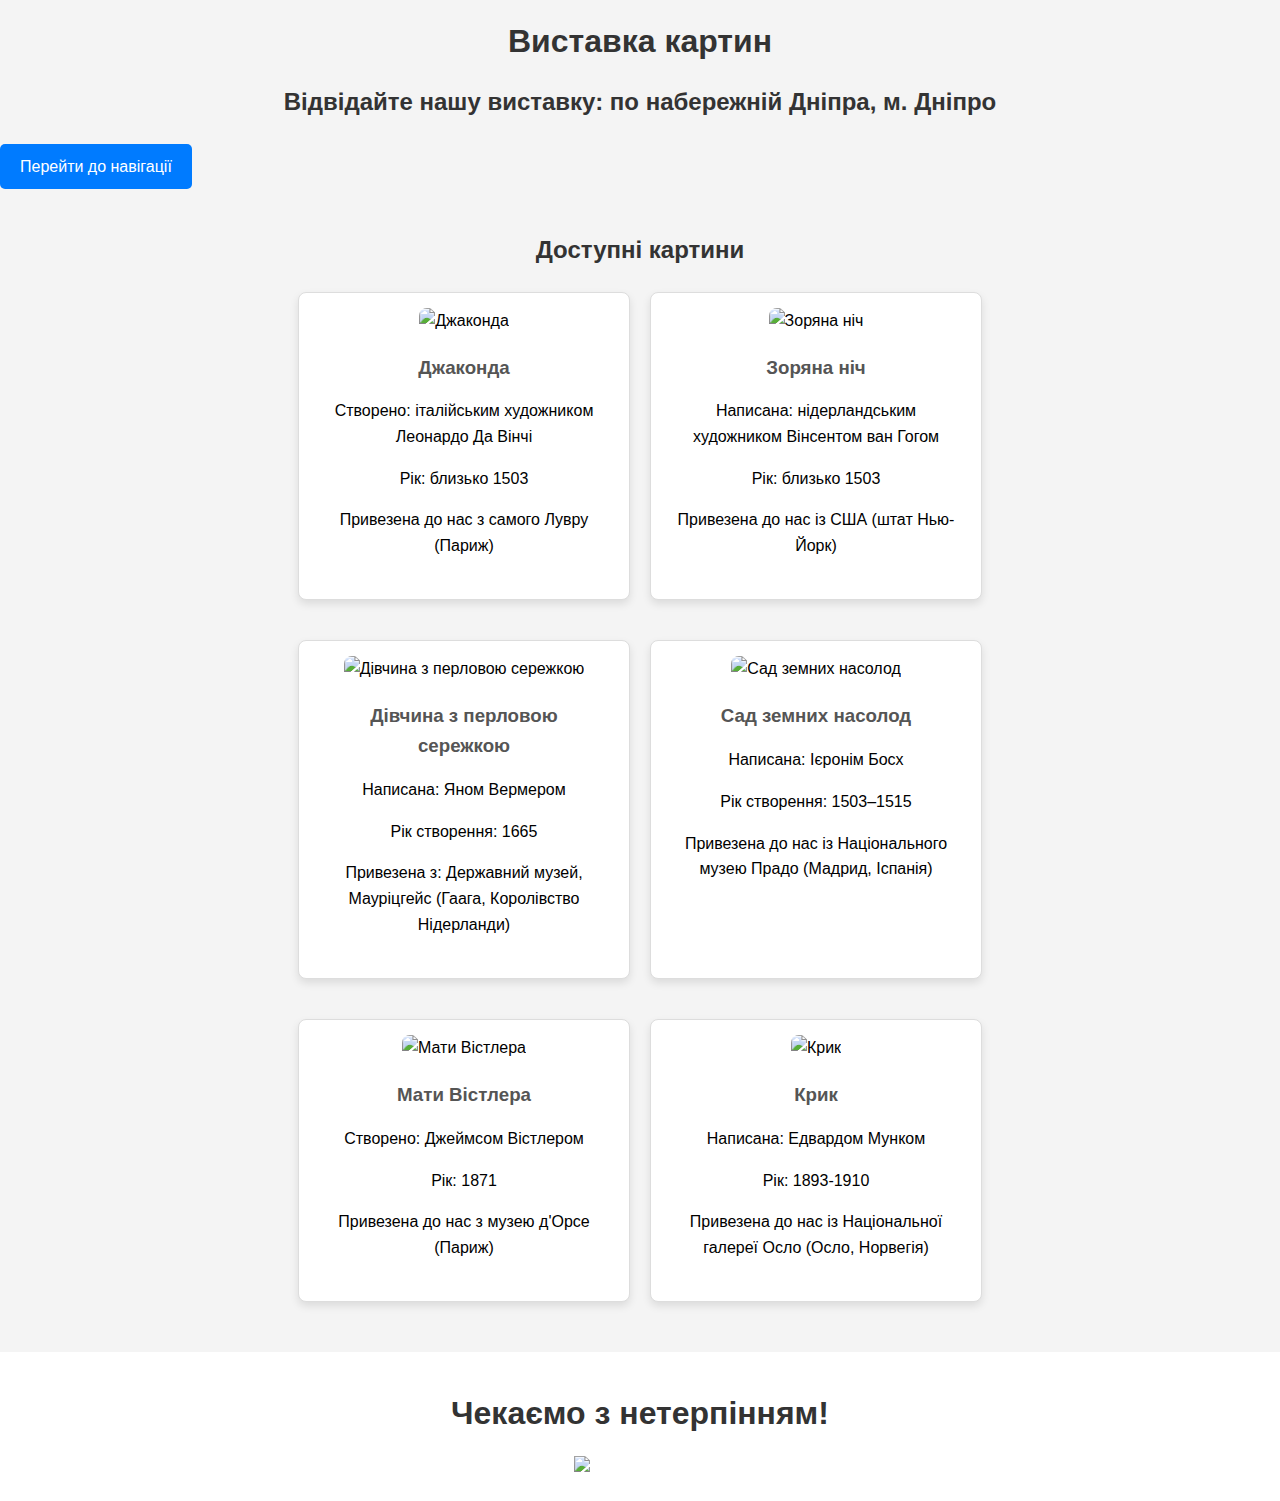
==== index.html @ 84cc3311 "index.html" ====
<!doctype html>
<html lang="uk">
<head>
    <meta charset="UTF-8">
    <meta name="viewport"
          content="width=device-width, initial-scale=1.0">
    <meta http-equiv="X-UA-Compatible" content="ie=edge">
    <title>Виставка картин</title>
    <meta name="description" content="Відвідайте нашу виставку картин на набережній Дніпра у місті Дніпро. Привезені картини відомих художників з усього світу.">
    <meta name="keywords" content="виставка, картини, мистецтво, Дніпро, Леонардо Да Вінчі, Вінсент ван Гог, Ян Вернер, Ієронім Босх">
    <link rel="stylesheet" href="style.css">
</head>
<body>
    <header>
        <h1>Виставка картин</h1>
        <h2>Відвідайте нашу виставку: по набережній Дніпра, м. Дніпро</h2>
        <a href="https://maps.app.goo.gl/r8MXRgbG5kDXAxd3A">Перейти до навігації</a>
    </header>
    <main>
        <section class="gallery">
            <h2>Доступні картини</h2>
            <div class="art-row">
                <article class="art-item">
                    <img src="https://upload.wikimedia.org/wikipedia/commons/thumb/e/ec/Mona_Lisa%2C_by_Leonardo_da_Vinci%2C_from_C2RMF_retouched.jpg/320px-Mona_Lisa%2C_by_Leonardo_da_Vinci%2C_from_C2RMF_retouched.jpg" alt="Джаконда">
                    <div class="art-info">
                        <h3>Джаконда</h3>
                        <p>Створено: італійським художником Леонардо Да Вінчі</p>
                        <p>Рік: близько 1503</p>
                        <p>Привезена до нас з самого Лувру (Париж)</p>
                    </div>
                </article>
                <article class="art-item">
                    <img src="https://encrypted-tbn0.gstatic.com/images?q=tbn:ANd9GcTnmVKAp92j-qW1-mG8DqWdPR3SPXUHjTpOlQ&s" alt="Зоряна ніч">
                    <div class="art-info">
                        <h3>Зоряна ніч</h3>
                        <p>Написана: нідерландським художником Вінсентом ван Гогом</p>
                        <p>Рік: близько 1503</p>
                        <p>Привезена до нас із США (штат Нью-Йорк)</p>
                    </div>
                </article>
            </div>
            <div class="art-row">
                <article class="art-item">
                    <img src="https://upload.wikimedia.org/wikipedia/commons/7/77/%D0%94%D0%B5%D0%B2%D1%83%D1%88%D0%BA%D0%B0_%D1%81_%D0%B6%D0%B5%D0%BC%D1%87%D1%83%D0%B6%D0%BD%D0%BE%D0%B9_%D1%81%D0%B5%D1%80%D1%91%D0%B6%D0%BA%D0%BE%D0%B9.jpg" alt="Дівчина з перловою сережкою">
                    <div class="art-info">
                        <h3>Дівчина з перловою сережкою</h3>
                        <p>Написана: Яном Вермером</p>
                        <p>Рік створення: 1665</p>
                        <p>Привезена з: Державний музей, Мауріцгейс (Гаага, Королівство Нідерланди)</p>
                    </div>
                </article>
                <article class="art-item">
                    <img src="https://encrypted-tbn0.gstatic.com/images?q=tbn:ANd9GcTs3i26O9s0dkoPKQn5WkvYNgQk_GdYCH-5nb5LdivEcoI8wHTzJYbV16eynfeyg2tO3Fk&usqp=CAU" alt="Сад земних насолод">
                    <div class="art-info">
                        <h3>Сад земних насолод</h3>
                        <p>Написана: Ієронім Босх</p>
                        <p>Рік створення: 1503–1515</p>
                        <p>Привезена до нас із Національного музею Прадо (Мадрид, Іспанія)</p>
                    </div>
                </article>
            </div>
            <div class="art-row">
                <article class="art-item">
                    <img src="https://upload.wikimedia.org/wikipedia/commons/1/1b/Whistlers_Mother_high_res.jpg" alt="Мати Вістлера">
                    <div class="art-info">
                        <h3>Мати Вістлера</h3>
                        <p>Створено: Джеймсом Вістлером</p>
                        <p>Рік: 1871</p>
                        <p>Привезена до нас з музею д'Орсе (Париж)</p>
                    </div>
                </article>
                <article class="art-item">
                    <img src="https://upload.wikimedia.org/wikipedia/commons/thumb/f/f4/The_Scream.jpg/1200px-The_Scream.jpg" alt="Крик">
                    <div class="art-info">
                        <h3>Крик</h3>
                        <p>Написана: Едвардом Мунком</p>
                        <p>Рік: 1893-1910</p>
                        <p>Привезена до нас із Національної галереї Осло (Осло, Норвегія)</p>
                    </div>
                </article>
            </div>
        </section>
    </main>
    <footer>
        <h1>Чекаємо з нетерпінням!</h1>
        <img src="https://ucb84cefe2dac87444c8ce1b87e8.previews.dropboxusercontent.com/p/thumb/[base64]/p.png" alt="Dnipro Logo city" style="width: 200px; height: 150px;">
    </footer>
</body>
</html>
---- style.css ----
/* Базові стилі для всього тла */
body {
    font-family: DniproCity, sans-serif;
    line-height: 1.6;
    margin: 0;
    padding: 0;
    background-color: #f4f4f4;
}


/* Стилі для заголовків */
h1, h2 {
    text-align: center;
    color: #333;
    margin: 0.5em 0;
}

/* Стилі для основного контенту */
main {
    padding: 20px;
}

/* Стилі для галереї */
.gallery {
    display: flex;
    flex-direction: column;
    align-items: center;
}

.art-row {
    display: flex;
    justify-content: center;
    flex-wrap: wrap;
    margin-bottom: 20px;
}

.art-item {
    background-color: #fff;
    border: 1px solid #ddd;
    border-radius: 8px;
    margin: 10px;
    padding: 15px;
    width: 300px;
    box-shadow: 0 4px 8px rgba(0,0,0,0.1);
    text-align: center;
}

.art-item img {
    max-width: 100%;
    border-radius: 8px 8px 0 0;
}

.art-info {
    padding: 10px;
}

.art-info h3 {
    margin: 0.5em 0;
    color: #555;
}

/* Стилі для футера */
footer {
    background-color: #ffffff;
    color: #fff;
    text-align: center;
    padding: 20px 0;
}

footer img {
    width: 200px;
    height: auto;
}

/* Стилі для навігаційного посилання */
header a {
    display: inline-block;
    margin: 10px 0;
    padding: 10px 20px;
    background-color: #007BFF;
    color: #fff;
    text-decoration: none;
    border-radius: 5px;
    transition: background-color 0.3s ease;
}

header a:hover {
    background-color: #0056b3;
}

/* Адаптивність */
@media (max-width: 768px) {
    .art-row {
        flex-direction: column;
        align-items: center;
    }
}

@media (max-width: 480px) {
    body {
        font-size: 90%;
    }
}
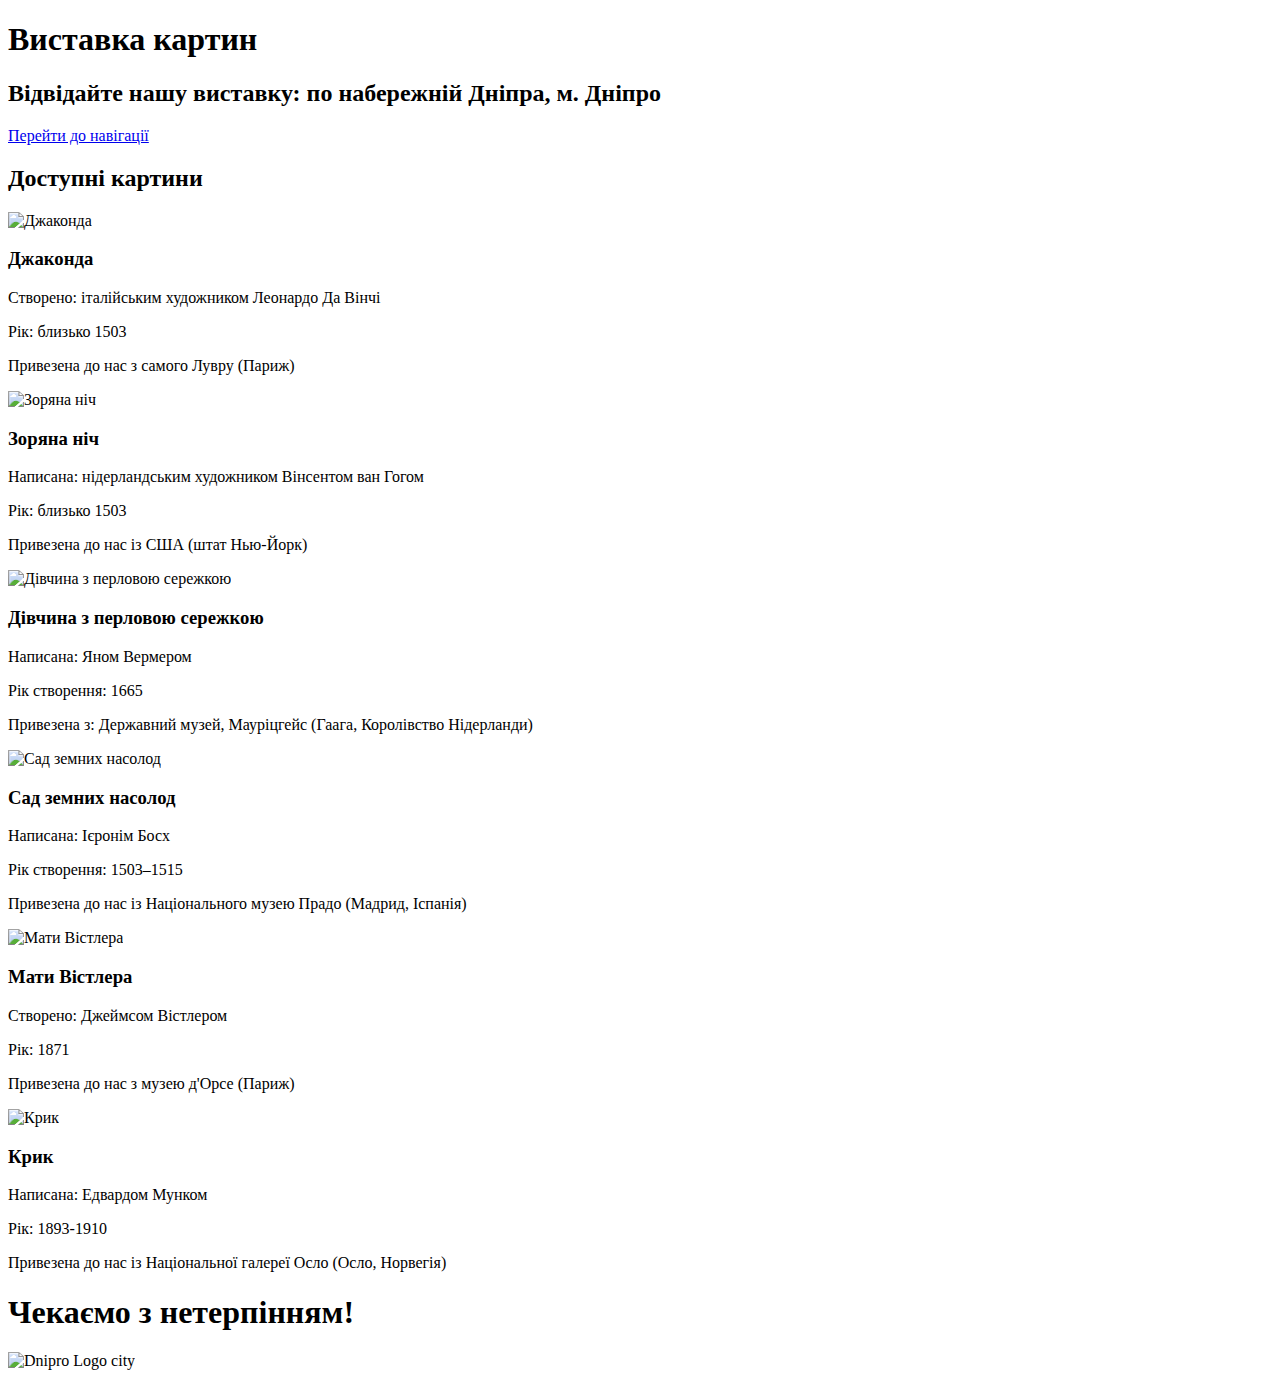
==== commit c6e10148: "Rename templates/index.html to index.html" ====
--- a/index.html
+++ b/index.html
@@ -1,89 +1,89 @@
-<!doctype html>
-<html lang="uk">
-<head>
-    <meta charset="UTF-8">
-    <meta name="viewport"
-          content="width=device-width, initial-scale=1.0">
-    <meta http-equiv="X-UA-Compatible" content="ie=edge">
-    <title>Виставка картин</title>
-    <meta name="description" content="Відвідайте нашу виставку картин на набережній Дніпра у місті Дніпро. Привезені картини відомих художників з усього світу.">
-    <meta name="keywords" content="виставка, картини, мистецтво, Дніпро, Леонардо Да Вінчі, Вінсент ван Гог, Ян Вернер, Ієронім Босх">
-    <link rel="stylesheet" href="style.css">
-</head>
-<body>
-    <header>
-        <h1>Виставка картин</h1>
-        <h2>Відвідайте нашу виставку: по набережній Дніпра, м. Дніпро</h2>
-        <a href="https://maps.app.goo.gl/r8MXRgbG5kDXAxd3A">Перейти до навігації</a>
-    </header>
-    <main>
-        <section class="gallery">
-            <h2>Доступні картини</h2>
-            <div class="art-row">
-                <article class="art-item">
-                    <img src="https://upload.wikimedia.org/wikipedia/commons/thumb/e/ec/Mona_Lisa%2C_by_Leonardo_da_Vinci%2C_from_C2RMF_retouched.jpg/320px-Mona_Lisa%2C_by_Leonardo_da_Vinci%2C_from_C2RMF_retouched.jpg" alt="Джаконда">
-                    <div class="art-info">
-                        <h3>Джаконда</h3>
-                        <p>Створено: італійським художником Леонардо Да Вінчі</p>
-                        <p>Рік: близько 1503</p>
-                        <p>Привезена до нас з самого Лувру (Париж)</p>
-                    </div>
-                </article>
-                <article class="art-item">
-                    <img src="https://encrypted-tbn0.gstatic.com/images?q=tbn:ANd9GcTnmVKAp92j-qW1-mG8DqWdPR3SPXUHjTpOlQ&s" alt="Зоряна ніч">
-                    <div class="art-info">
-                        <h3>Зоряна ніч</h3>
-                        <p>Написана: нідерландським художником Вінсентом ван Гогом</p>
-                        <p>Рік: близько 1503</p>
-                        <p>Привезена до нас із США (штат Нью-Йорк)</p>
-                    </div>
-                </article>
-            </div>
-            <div class="art-row">
-                <article class="art-item">
-                    <img src="https://upload.wikimedia.org/wikipedia/commons/7/77/%D0%94%D0%B5%D0%B2%D1%83%D1%88%D0%BA%D0%B0_%D1%81_%D0%B6%D0%B5%D0%BC%D1%87%D1%83%D0%B6%D0%BD%D0%BE%D0%B9_%D1%81%D0%B5%D1%80%D1%91%D0%B6%D0%BA%D0%BE%D0%B9.jpg" alt="Дівчина з перловою сережкою">
-                    <div class="art-info">
-                        <h3>Дівчина з перловою сережкою</h3>
-                        <p>Написана: Яном Вермером</p>
-                        <p>Рік створення: 1665</p>
-                        <p>Привезена з: Державний музей, Мауріцгейс (Гаага, Королівство Нідерланди)</p>
-                    </div>
-                </article>
-                <article class="art-item">
-                    <img src="https://encrypted-tbn0.gstatic.com/images?q=tbn:ANd9GcTs3i26O9s0dkoPKQn5WkvYNgQk_GdYCH-5nb5LdivEcoI8wHTzJYbV16eynfeyg2tO3Fk&usqp=CAU" alt="Сад земних насолод">
-                    <div class="art-info">
-                        <h3>Сад земних насолод</h3>
-                        <p>Написана: Ієронім Босх</p>
-                        <p>Рік створення: 1503–1515</p>
-                        <p>Привезена до нас із Національного музею Прадо (Мадрид, Іспанія)</p>
-                    </div>
-                </article>
-            </div>
-            <div class="art-row">
-                <article class="art-item">
-                    <img src="https://upload.wikimedia.org/wikipedia/commons/1/1b/Whistlers_Mother_high_res.jpg" alt="Мати Вістлера">
-                    <div class="art-info">
-                        <h3>Мати Вістлера</h3>
-                        <p>Створено: Джеймсом Вістлером</p>
-                        <p>Рік: 1871</p>
-                        <p>Привезена до нас з музею д'Орсе (Париж)</p>
-                    </div>
-                </article>
-                <article class="art-item">
-                    <img src="https://upload.wikimedia.org/wikipedia/commons/thumb/f/f4/The_Scream.jpg/1200px-The_Scream.jpg" alt="Крик">
-                    <div class="art-info">
-                        <h3>Крик</h3>
-                        <p>Написана: Едвардом Мунком</p>
-                        <p>Рік: 1893-1910</p>
-                        <p>Привезена до нас із Національної галереї Осло (Осло, Норвегія)</p>
-                    </div>
-                </article>
-            </div>
-        </section>
-    </main>
-    <footer>
-        <h1>Чекаємо з нетерпінням!</h1>
-        <img src="https://ucb84cefe2dac87444c8ce1b87e8.previews.dropboxusercontent.com/p/thumb/[base64]/p.png" alt="Dnipro Logo city" style="width: 200px; height: 150px;">
-    </footer>
-</body>
-</html>
+<!doctype html>
+<html lang="uk">
+<head>
+    <meta charset="UTF-8">
+    <meta name="viewport"
+          content="width=device-width, initial-scale=1.0">
+    <meta http-equiv="X-UA-Compatible" content="ie=edge">
+    <title>Виставка картин</title>
+    <meta name="description" content="Відвідайте нашу виставку картин на набережній Дніпра у місті Дніпро. Привезені картини відомих художників з усього світу.">
+    <meta name="keywords" content="виставка, картини, мистецтво, Дніпро, Леонардо Да Вінчі, Вінсент ван Гог, Ян Вернер, Ієронім Босх">
+    <link rel="stylesheet" href="style.css">
+</head>
+<body>
+    <header>
+        <h1>Виставка картин</h1>
+        <h2>Відвідайте нашу виставку: по набережній Дніпра, м. Дніпро</h2>
+        <a href="https://maps.app.goo.gl/r8MXRgbG5kDXAxd3A">Перейти до навігації</a>
+    </header>
+    <main>
+        <section class="gallery">
+            <h2>Доступні картини</h2>
+            <div class="art-row">
+                <article class="art-item">
+                    <img src="https://upload.wikimedia.org/wikipedia/commons/thumb/e/ec/Mona_Lisa%2C_by_Leonardo_da_Vinci%2C_from_C2RMF_retouched.jpg/320px-Mona_Lisa%2C_by_Leonardo_da_Vinci%2C_from_C2RMF_retouched.jpg" alt="Джаконда">
+                    <div class="art-info">
+                        <h3>Джаконда</h3>
+                        <p>Створено: італійським художником Леонардо Да Вінчі</p>
+                        <p>Рік: близько 1503</p>
+                        <p>Привезена до нас з самого Лувру (Париж)</p>
+                    </div>
+                </article>
+                <article class="art-item">
+                    <img src="https://encrypted-tbn0.gstatic.com/images?q=tbn:ANd9GcTnmVKAp92j-qW1-mG8DqWdPR3SPXUHjTpOlQ&s" alt="Зоряна ніч">
+                    <div class="art-info">
+                        <h3>Зоряна ніч</h3>
+                        <p>Написана: нідерландським художником Вінсентом ван Гогом</p>
+                        <p>Рік: близько 1503</p>
+                        <p>Привезена до нас із США (штат Нью-Йорк)</p>
+                    </div>
+                </article>
+            </div>
+            <div class="art-row">
+                <article class="art-item">
+                    <img src="https://upload.wikimedia.org/wikipedia/commons/7/77/%D0%94%D0%B5%D0%B2%D1%83%D1%88%D0%BA%D0%B0_%D1%81_%D0%B6%D0%B5%D0%BC%D1%87%D1%83%D0%B6%D0%BD%D0%BE%D0%B9_%D1%81%D0%B5%D1%80%D1%91%D0%B6%D0%BA%D0%BE%D0%B9.jpg" alt="Дівчина з перловою сережкою">
+                    <div class="art-info">
+                        <h3>Дівчина з перловою сережкою</h3>
+                        <p>Написана: Яном Вермером</p>
+                        <p>Рік створення: 1665</p>
+                        <p>Привезена з: Державний музей, Мауріцгейс (Гаага, Королівство Нідерланди)</p>
+                    </div>
+                </article>
+                <article class="art-item">
+                    <img src="https://encrypted-tbn0.gstatic.com/images?q=tbn:ANd9GcTs3i26O9s0dkoPKQn5WkvYNgQk_GdYCH-5nb5LdivEcoI8wHTzJYbV16eynfeyg2tO3Fk&usqp=CAU" alt="Сад земних насолод">
+                    <div class="art-info">
+                        <h3>Сад земних насолод</h3>
+                        <p>Написана: Ієронім Босх</p>
+                        <p>Рік створення: 1503–1515</p>
+                        <p>Привезена до нас із Національного музею Прадо (Мадрид, Іспанія)</p>
+                    </div>
+                </article>
+            </div>
+            <div class="art-row">
+                <article class="art-item">
+                    <img src="https://upload.wikimedia.org/wikipedia/commons/1/1b/Whistlers_Mother_high_res.jpg" alt="Мати Вістлера">
+                    <div class="art-info">
+                        <h3>Мати Вістлера</h3>
+                        <p>Створено: Джеймсом Вістлером</p>
+                        <p>Рік: 1871</p>
+                        <p>Привезена до нас з музею д'Орсе (Париж)</p>
+                    </div>
+                </article>
+                <article class="art-item">
+                    <img src="https://upload.wikimedia.org/wikipedia/commons/thumb/f/f4/The_Scream.jpg/1200px-The_Scream.jpg" alt="Крик">
+                    <div class="art-info">
+                        <h3>Крик</h3>
+                        <p>Написана: Едвардом Мунком</p>
+                        <p>Рік: 1893-1910</p>
+                        <p>Привезена до нас із Національної галереї Осло (Осло, Норвегія)</p>
+                    </div>
+                </article>
+            </div>
+        </section>
+    </main>
+    <footer>
+        <h1>Чекаємо з нетерпінням!</h1>
+        <img src="https://ucb84cefe2dac87444c8ce1b87e8.previews.dropboxusercontent.com/p/thumb/[base64]/p.png" alt="Dnipro Logo city" style="width: 200px; height: 94px;">
+    </footer>
+</body>
+</html>
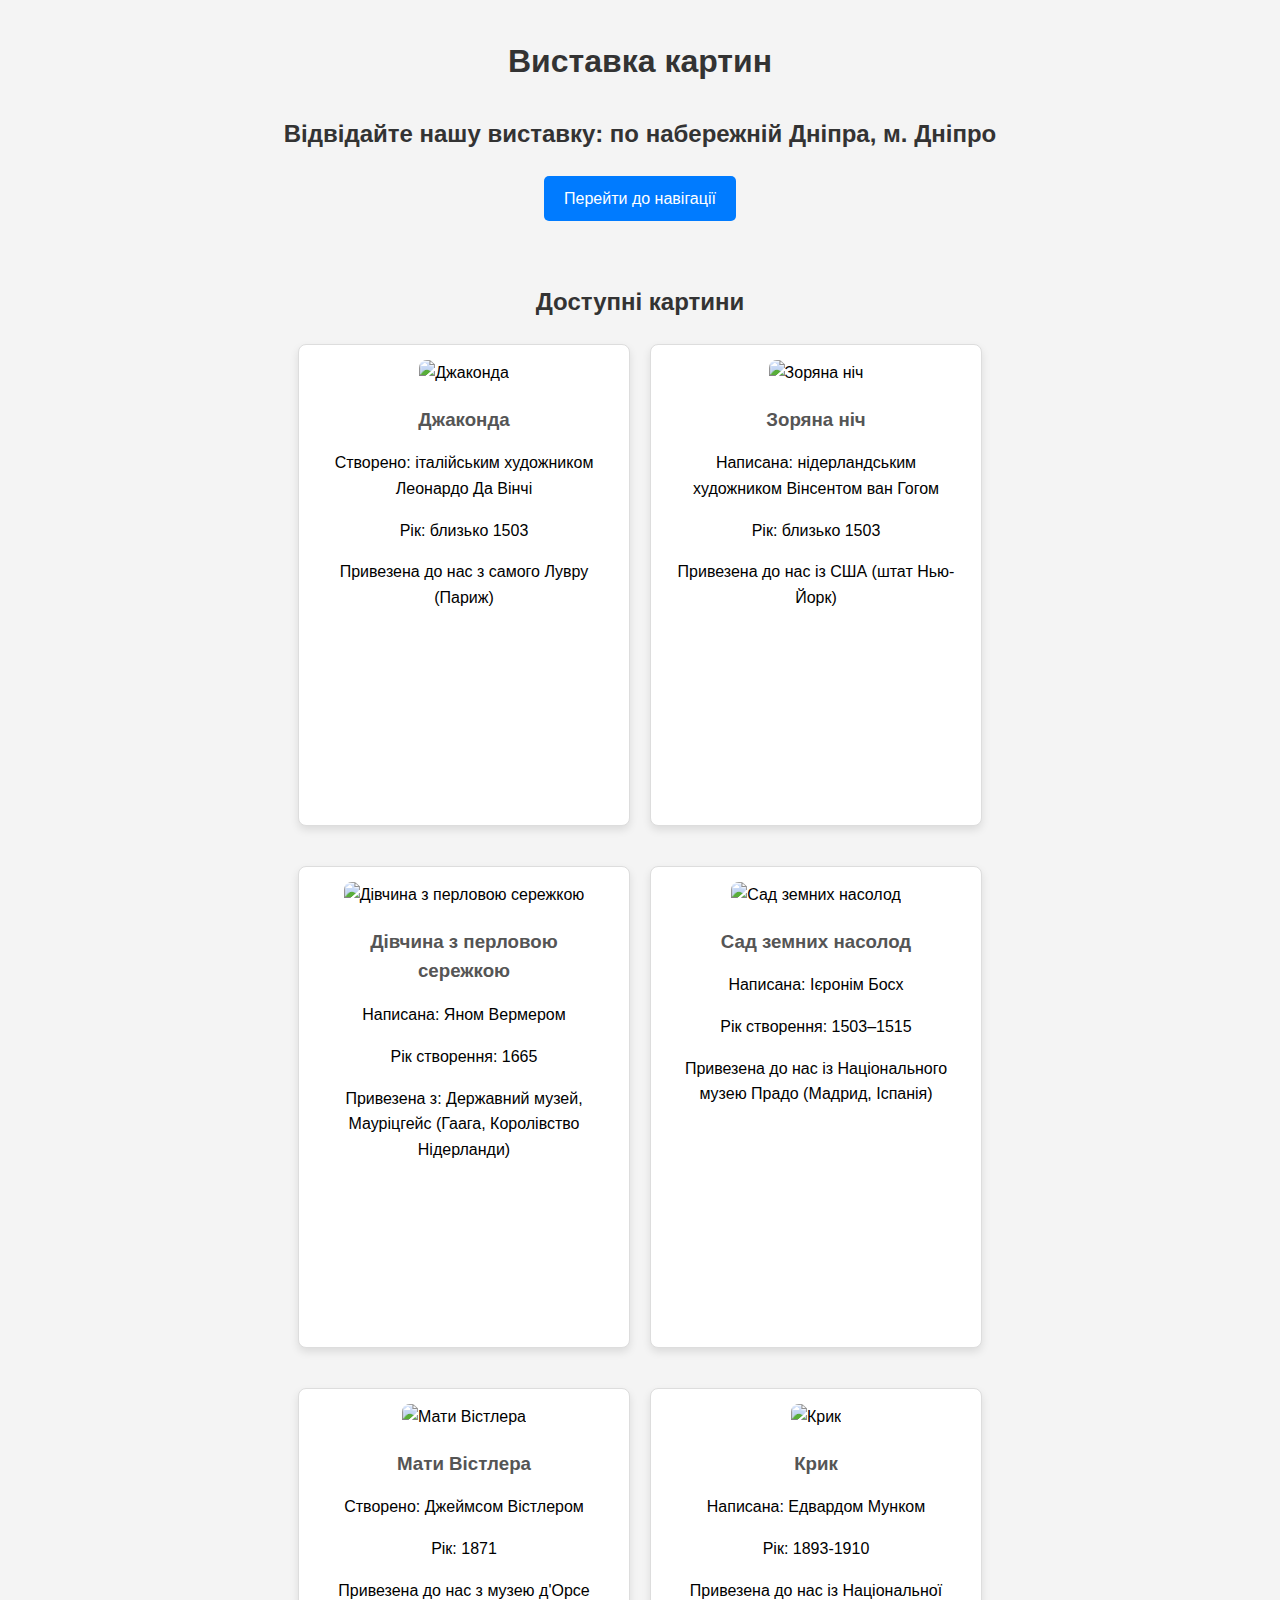
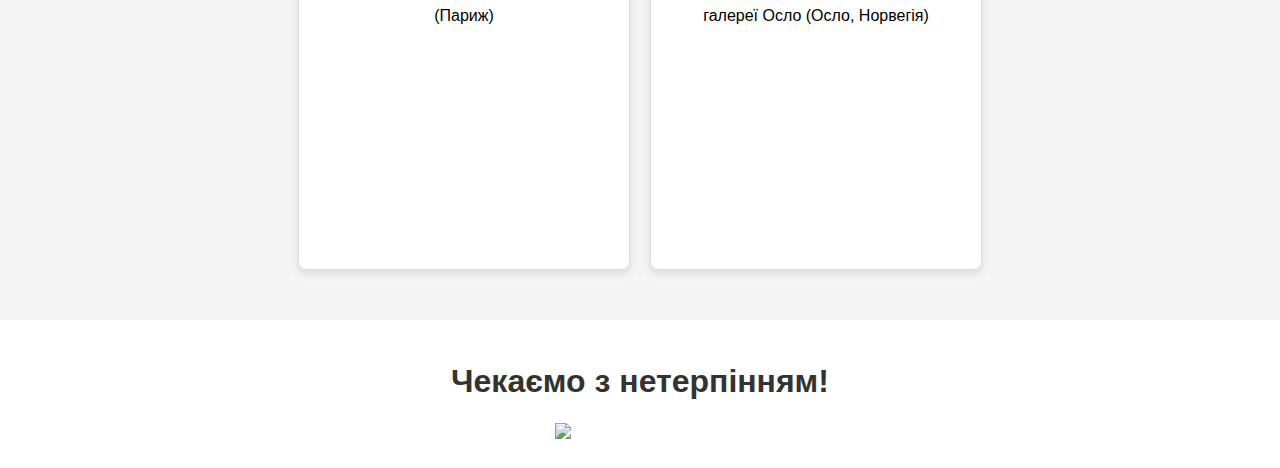
==== commit cc5ad478: "index.html" ====
--- a/index.html
+++ b/index.html
@@ -83,7 +83,7 @@
     </main>
     <footer>
         <h1>Чекаємо з нетерпінням!</h1>
-        <img src="https://ucb84cefe2dac87444c8ce1b87e8.previews.dropboxusercontent.com/p/thumb/[base64]/p.png" alt="Dnipro Logo city" style="width: 200px; height: 94px;">
+        <img src="http://www.dniprodesign.dp.ua/projects/logo/i/v2/dnipro_logo_32.svg" alt="логотип міста Дніпра" style="width: 200px; height: 94px;">
     </footer>
 </body>
 </html>
--- a/style.css
+++ b/style.css
@@ -0,0 +1,122 @@
+/* Базові стилі для всього тла */
+body {
+    font-family: sans-serif;
+    line-height: 1.6;
+    margin: 0;
+    padding: 0;
+    background-color: #f4f4f4;
+}
+
+
+h1, h2 {
+    text-align: center;
+    color: #333;
+    margin: 0.5em 0;
+}
+
+/* Стилі для основного контенту */
+main {
+    padding: 20px;
+}
+
+/* Стилі для галереї */
+.gallery {
+    display: flex;
+    flex-direction: column;
+    align-items: center;
+}
+
+.art-row {
+    display: flex;
+    justify-content: center;
+    flex-wrap: wrap;
+    margin-bottom: 20px;
+}
+
+.art-item {
+    background-color: #fff;
+    border: 1px solid #ddd;
+    border-radius: 8px;
+    margin: 10px;
+    padding: 15px;
+    width: 300px;
+    height: 450px; /* Збільшена висота для забезпечення місця для тексту */
+    box-shadow: 0 4px 8px rgba(0,0,0,0.1);
+    text-align: center;
+    transition: transform 0.3s ease; /* Додаємо плавну анімацію трансформації */
+    overflow: hidden; /* Приховуємо будь-який контент, що виходить за межі боксу */
+}
+
+.art-item:hover {
+    transform: scale(1.1); /* Збільшення боксу при наведенні */
+}
+
+.art-item img {
+    max-width: 100%;
+    max-height: 200px; /* Зменшена максимальна висота зображення */
+    object-fit: cover; /* Зберігаємо пропорції зображення */
+    border-radius: 8px 8px 0 0;
+    transition: transform 0.3s ease; /* Додаємо плавну анімацію трансформації */
+}
+
+.art-info {
+    padding: 10px;
+    height: calc(100% - 210px); /* Залишаємо простір для тексту, враховуючи висоту зображення та паддінги */
+    overflow: hidden; /* Приховуємо будь-який надлишковий текст */
+}
+
+.art-info h3 {
+    margin: 0.5em 0;
+    color: #555;
+}
+
+/* Стилі для футера */
+footer {
+    background-color: #ffffff;
+    color: #fff;
+    text-align: center;
+    padding: 20px 0;
+}
+
+footer img {
+    width: 200px;
+    height: auto;
+}
+
+/* Стилі для навігаційного посилання */
+header {
+    display: flex;
+    flex-direction: column;
+    align-items: center; /* Центрування елементів по горизонталі */
+    justify-content: center; /* Центрування елементів по вертикалі */
+    padding: 20px;
+}
+
+header a {
+    display: inline-block;
+    margin: 10px 0;
+    padding: 10px 20px;
+    background-color: #007BFF;
+    color: #fff;
+    text-decoration: none;
+    border-radius: 5px;
+    transition: background-color 0.3s ease;
+}
+
+header a:hover {
+    background-color: #0056b3;
+}
+
+/* Адаптивність */
+@media (max-width: 768px) {
+    .art-row {
+        flex-direction: column;
+        align-items: center;
+    }
+}
+
+@media (max-width: 480px) {
+    body {
+        font-size: 90%;
+    }
+}
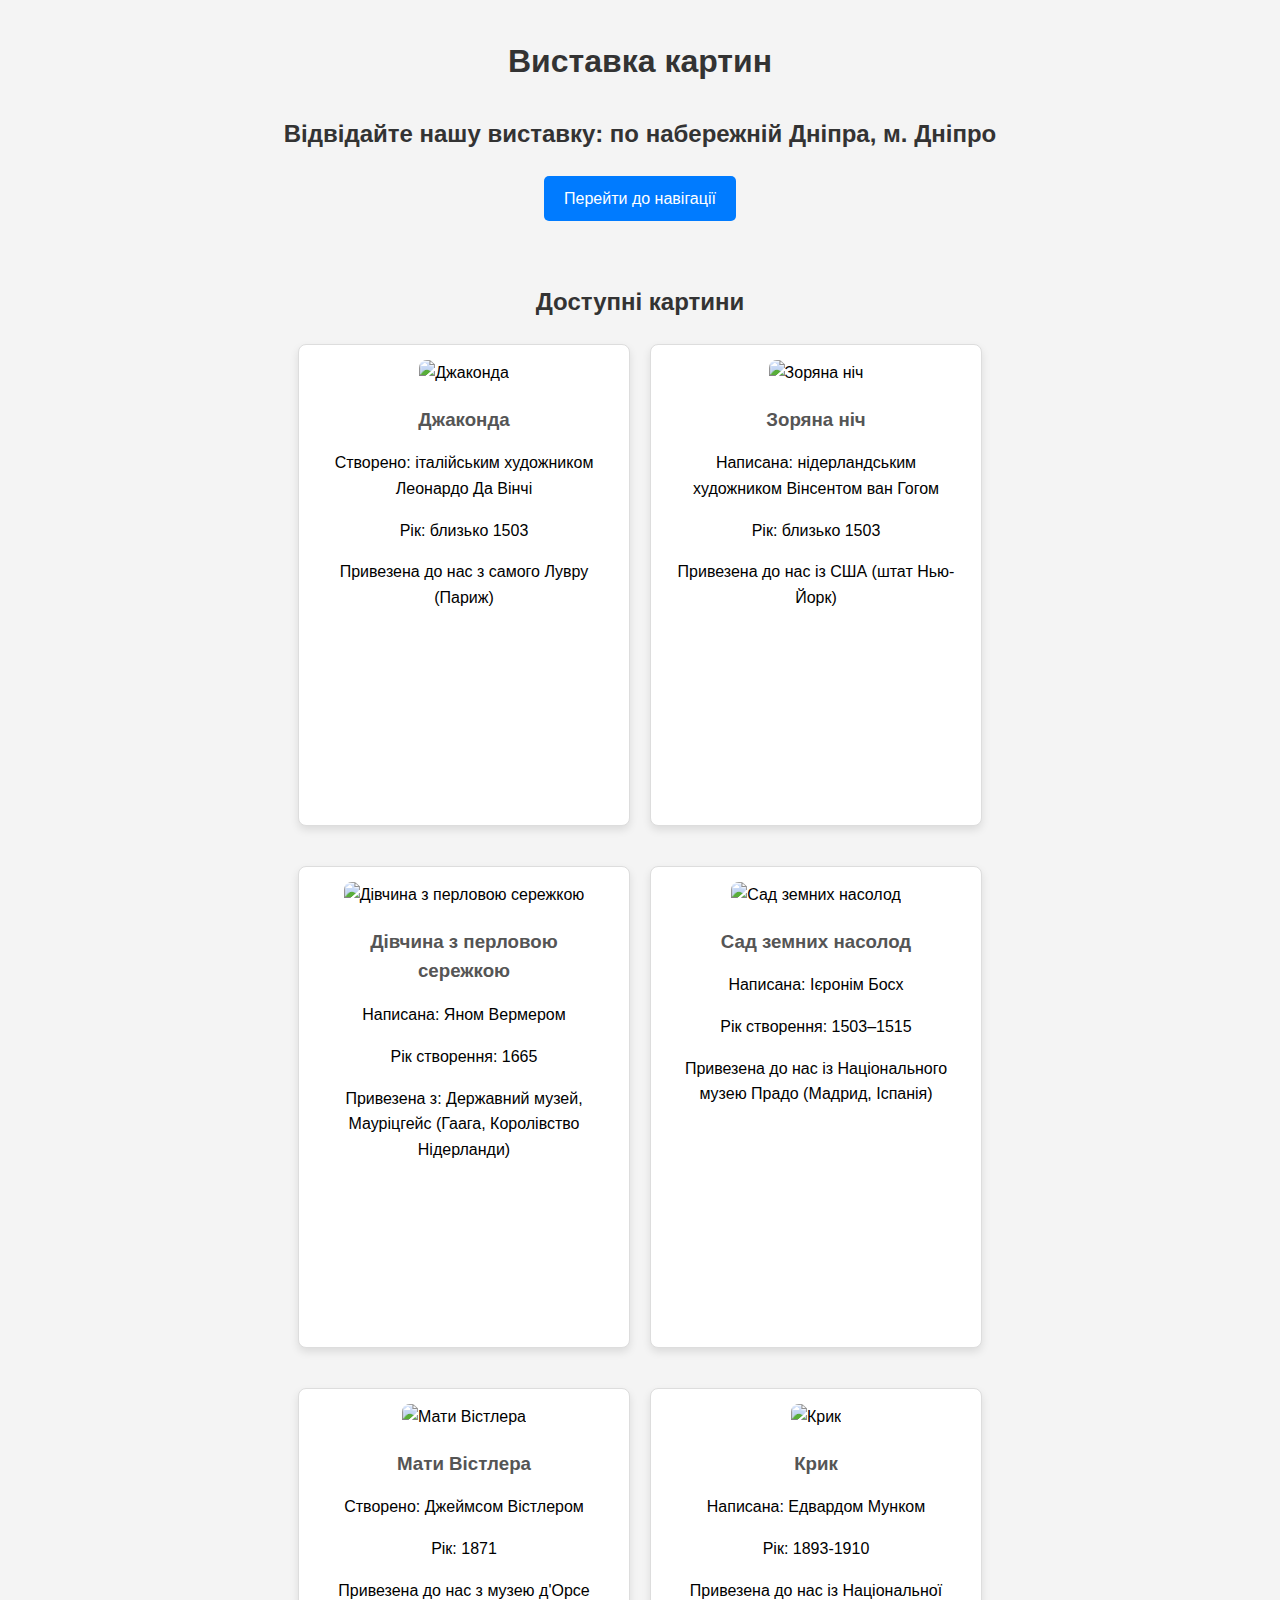
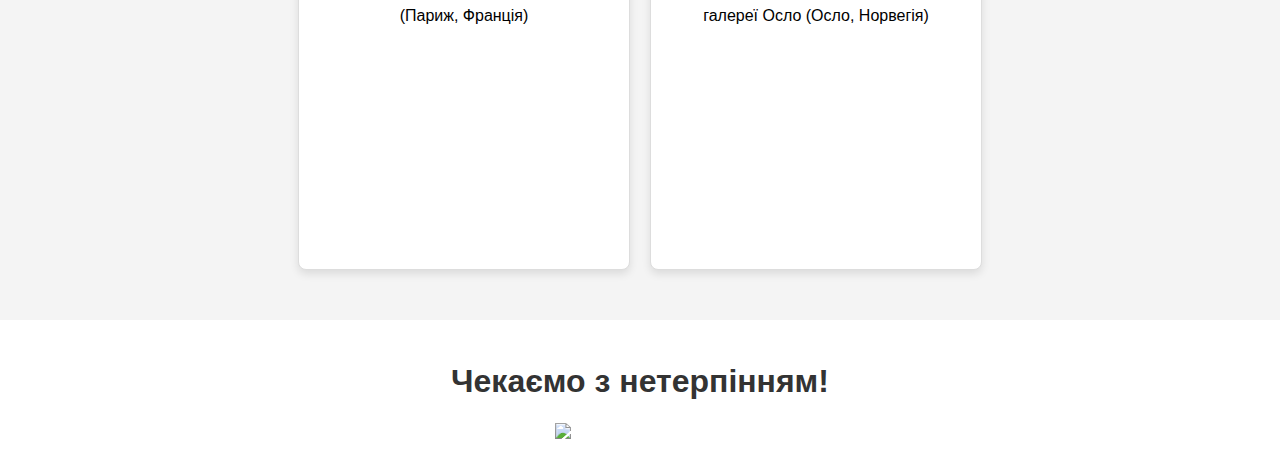
==== commit d258fdfd: "index.html" ====
--- a/index.html
+++ b/index.html
@@ -66,7 +66,7 @@
                         <h3>Мати Вістлера</h3>
                         <p>Створено: Джеймсом Вістлером</p>
                         <p>Рік: 1871</p>
-                        <p>Привезена до нас з музею д'Орсе (Париж)</p>
+                        <p>Привезена до нас з музею д'Орсе (Париж, Франція)</p>
                     </div>
                 </article>
                 <article class="art-item">
